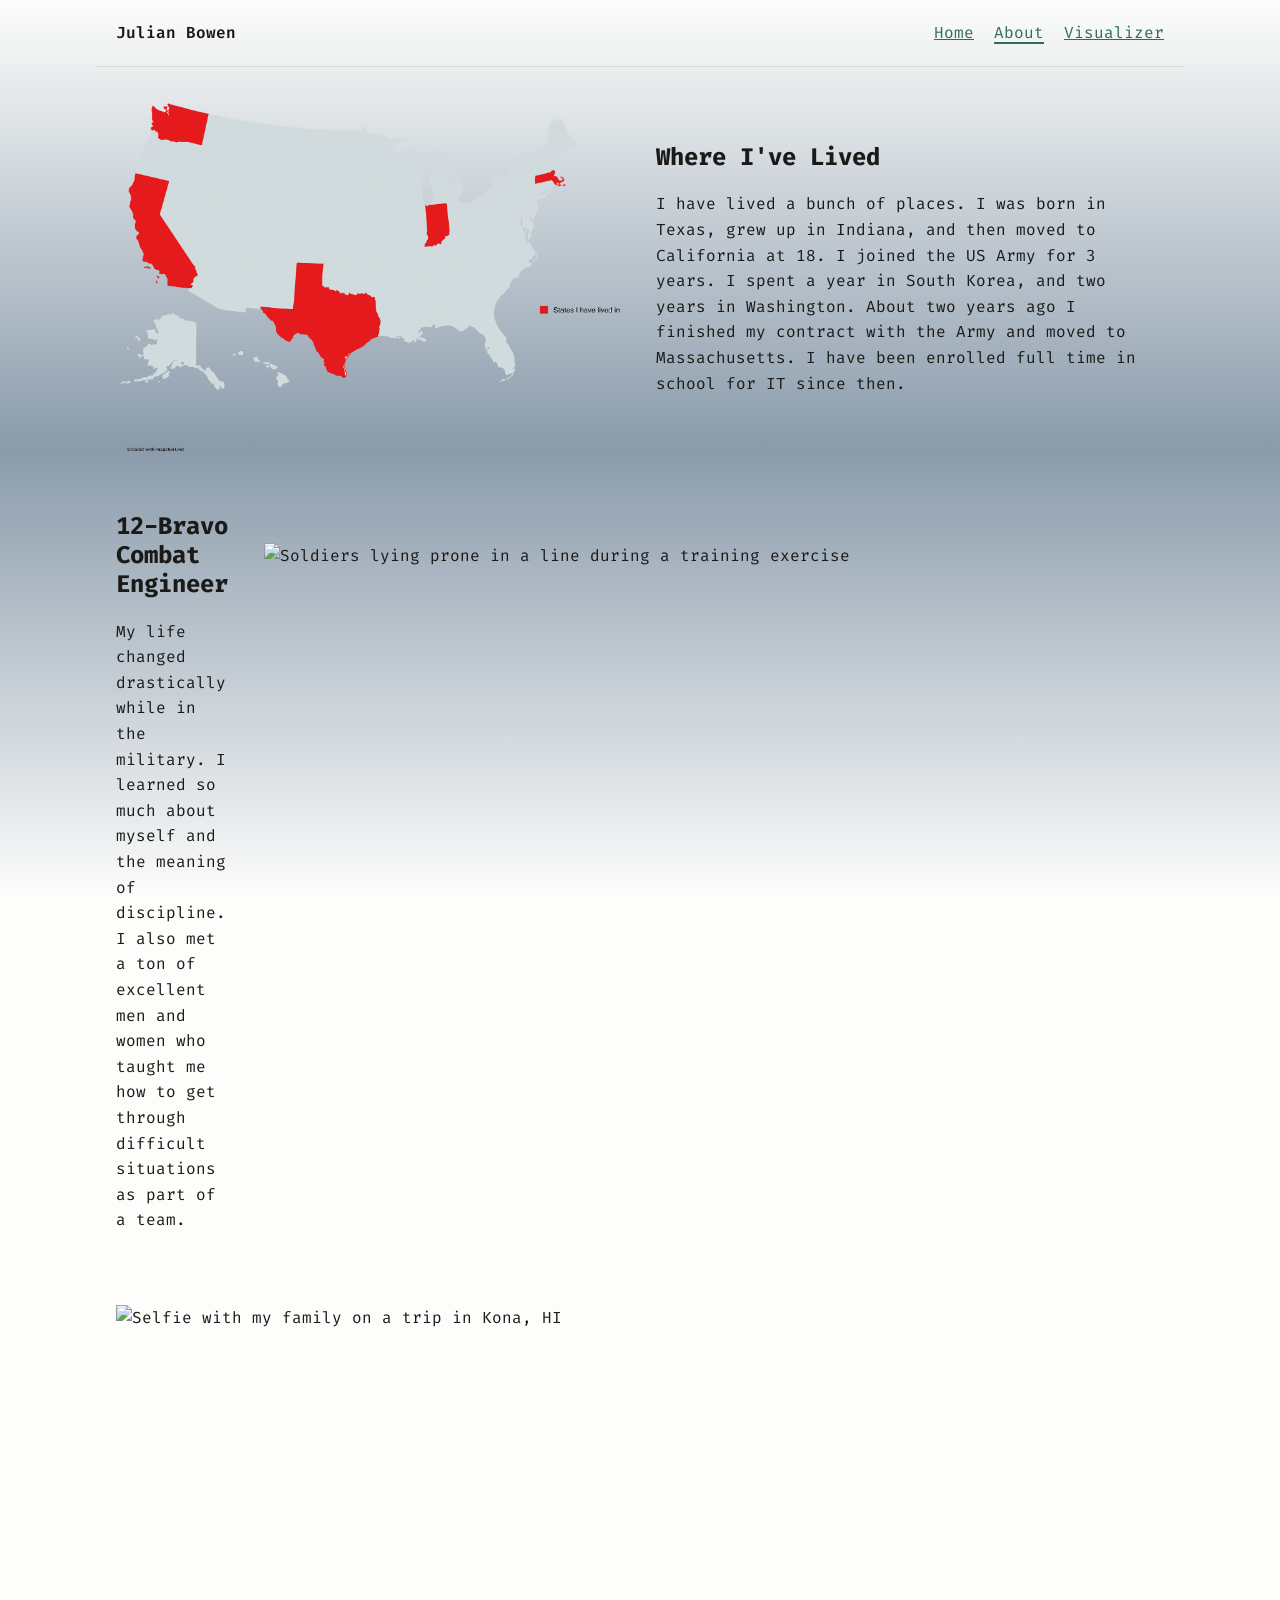
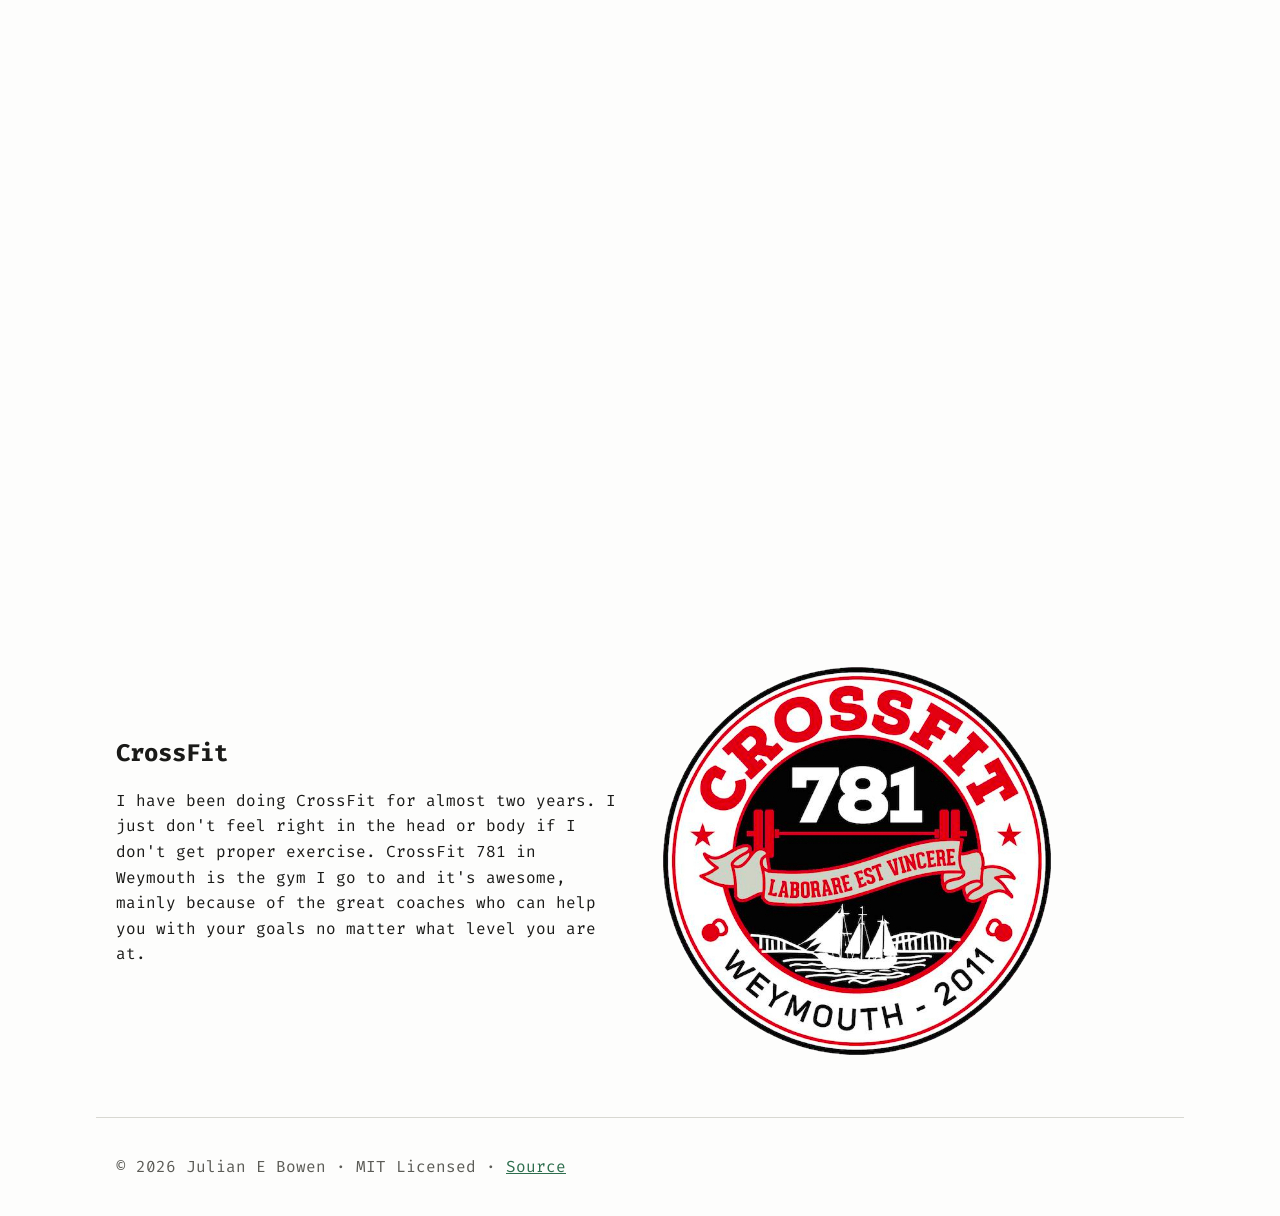
==== src/about.html @ 2f38a4bf "Build About page, clean up unused scaffold, light-theme visualizer - About page: four alternating pi" ====
<!doctype html>
<html lang="en">
  <head>
    <meta charset="UTF-8" />
    <meta name="viewport" content="width=device-width, initial-scale=1.0" />
    <meta name="author" content="Julian E Bowen" />
    <meta
      name="description"
      content="About Julian Bowen: where I've lived, my time as an Army combat engineer, family, and CrossFit."
    />
    <link rel="icon" href="./images/favicon.svg" type="image/svg+xml" />
    <link rel="stylesheet" href="./css/styles.css" />
    <title>About &middot; Julian Bowen</title>
  </head>
  <body>
    <a class="skip-link" href="#main">Skip to main content</a>

    <header class="site-header">
      <p class="site-header__brand">Julian Bowen</p>
      <nav class="site-nav" aria-label="Main">
        <ul class="site-nav__list">
          <li><a class="site-nav__link" href="./index.html">Home</a></li>
          <li>
            <a class="site-nav__link" aria-current="page" href="./about.html"
              >About</a
            >
          </li>
          <li>
            <a class="site-nav__link" href="./problem-set-visualizer.html"
              >Visualizer</a
            >
          </li>
        </ul>
      </nav>
    </header>

    <main class="main" id="main">
      <section class="about-section" aria-labelledby="about-1-title">
        <img
          src="images/states-lived.png"
          alt="US map highlighting the states I have lived in: Washington, California, Texas, Indiana, and Massachusetts"
          width="1600"
          height="1127"
          class="about-section__img"
        />
        <div class="about-section__text">
          <h2 id="about-1-title">Where I've Lived</h2>
          <p>
            I have lived a bunch of places. I was born in Texas, grew up in
            Indiana, and then moved to California at 18. I joined the US Army
            for 3 years. I spent a year in South Korea, and two years in
            Washington. About two years ago I finished my contract with the Army
            and moved to Massachusetts. I have been enrolled full time in school
            for IT since then.
          </p>
        </div>
      </section>
      <section class="about-section" aria-labelledby="about-2-title">
        <img
          src="images/tactical_mdi.jpg"
          alt="Soldiers lying prone in a line during a training exercise"
          width="900"
          height="1200"
          class="about-section__img about-section__img__trim"
        />
        <div class="about-section__text">
          <h2 id="about-2-title">12-Bravo Combat Engineer</h2>
          <p>
            My life changed drastically while in the military. I learned so much
            about myself and the meaning of discipline. I also met a ton of
            excellent men and women who taught me how to get through difficult
            situations as part of a team.
          </p>
        </div>
      </section>
      <section class="about-section" aria-labelledby="about-3-title">
        <img
          src="images/family_selfie.jpg"
          alt="Selfie with my family on a trip in Kona, HI"
          width="1200"
          height="900"
          class="about-section__img"
        />
        <div class="about-section__text">
          <h2 id="about-3-title">Adventures with the Family</h2>
          <p>
            My family is extremely important to me, here I am with them in Kona,
            Hawaii in Janurary, 2026.
          </p>
        </div>
      </section>
      <section class="about-section" aria-labelledby="about-4-title">
        <img
          src="images/CF781.png"
          alt="The CrossFit 781 logo"
          width="400"
          height="400"
          class="about-section__img"
        />
        <div class="about-section__text">
          <h2 id="about-4-title">CrossFit</h2>
          <p>
            I have been doing CrossFit for almost two years. I just don't feel
            right in the head or body if I don't get proper exercise. CrossFit
            781 in Weymouth is the gym I go to and it's awesome, mainly because
            of the great coaches who can help you with your goals no matter what
            level you are at.
          </p>
        </div>
      </section>
    </main>

    <footer class="site-footer">
      <p class="site-footer__text">
        &copy; 2026 Julian E Bowen &middot; MIT Licensed &middot;
        <a
          class="site-footer__link"
          href="https://github.com/jbowen999/home_page"
          >Source</a
        >
      </p>
    </footer>

    <script type="module" src="./js/main.js"></script>
  </body>
</html>
---- src/css/styles.css ----
/* ==========================================================================
   Julian Bowen — homepage styles
   Shared by every page (index, about, visualizer). The visualizer page also
   loads visualizer.css on top of this; the homepage only uses this file.

   Sections, in order:
   1. Fonts         – loads the web font
   2. Design tokens – named values (colors, spacing) reused everywhere
   3. Reset / base  – sensible defaults for raw HTML tags (body, p, a, img)
   4. Layout        – page-level boxes: header, main column, footer, grids
   5. Components    – the look of individual pieces (nav, hero, crests, about)
   6. Utilities     – small helpers (skip link, screen-reader-only text)

   WHERE TO START (homepage):
   - Want a different look overall? Edit the tokens in section 2 first.
     Changing --color-accent or --space-* updates the whole site at once.
   - Changing a piece of a page? Find its class in section 5 (e.g.
     .hero__title, .crests__img, .about-section).

   NAMING: class names follow "BEM" (Block__Element):
     .hero           = a block (a standalone chunk of the page)
     .hero__title    = an element that only makes sense inside .hero
   So you can tell where a class lives in the HTML just from its name.

   No !important anywhere in this file.
   ========================================================================== */

/* 1. Fonts ---------------------------------------------------------------- */
/* Downloads Fira Code from Google Fonts. "wght@300..700" requests every
   weight from light (300) to bold (700) in one variable-font file. */
@import url("https://fonts.googleapis.com/css2?family=Fira+Code:wght@300..700&display=swap");

/* 2. Design tokens -------------------------------------------------------- */
/* :root is the <html> element. Variables (custom properties) declared here
   are available to every element on the page. Use them with var(--name).
   Tip: when you want a new color or size, add a token here instead of
   typing a hex code directly into a rule. */
:root {
  /* Font stack: try Fira Code, then the OS's monospace font, then any
     monospace font. */
  --font-mono: "Fira Code", ui-monospace, monospace;

  --color-bg: #fdfdfc; /* page background (off-white) */
  --color-surface: #f2f2ef; /* slightly darker boxes on top of the bg */
  --color-text: #1a1a18; /* body text (near-black) */
  --color-muted: #5c5c57; /* secondary text: taglines, footer */
  --color-accent: #2f6f4f; /* links and highlights (green) */
  --color-border: #d8d8d2; /* thin divider lines */
  --color-terminal: #00ff00;
  /* Page background: off-white at the top and bottom, blue-gray in the
     middle. "to bottom" means the colors change as you move down the page. */
  --page-gradient: linear-gradient(
    to bottom,
    #fdfdfc 0%,
    #8a9bab 50%,
    #fdfdfc 100%
  );

  /* Spacing scale. 1rem = the browser's base font size (usually 16px),
     so --space-md is about 20px. Using only these five sizes keeps
     gaps consistent across the page. */
  --space-xs: 0.5rem;
  --space-sm: 0.75rem;
  --space-md: 1.25rem;
  --space-lg: 2rem;
  --space-xl: 3.5rem;

  --radius: 6px; /* corner rounding for boxes */
  --measure: 65ch; /* max paragraph width; 1ch ≈ one character wide */
  --page-max: 68rem; /* max width of the whole content column */
}

/* 3. Reset / base --------------------------------------------------------- */
/* By default, width/height exclude padding and border, which makes sizes
   hard to predict. border-box makes "width: 200px" mean the whole box. */
*,
*::before,
*::after {
  box-sizing: border-box;
}

/* Browsers add an 8px margin to <body> by default; remove it. Fonts and
   colors set here are inherited by everything inside the body. */
body {
  margin: 0;
  min-height: 100vh; /* fill the window even on short pages */
  background-color: var(--color-bg); /* fallback if gradients are unsupported */
  background-image: var(--page-gradient);
  background-attachment: fixed; /* gradient stays put while content scrolls */
  color: var(--color-text);
  font-family: var(--font-mono);
  font-size: 1rem;
  line-height: 1.6; /* 1.6 × font size between lines; easier to read */
}

/* Headings are big, so they need tighter line spacing. text-wrap: balance
   evens out line lengths when a heading wraps onto two lines. */
h1,
h2,
h3 {
  line-height: 1.2;
  text-wrap: balance;
}

/* Very long lines are hard to read; cap paragraphs at about 65 characters. */
p {
  max-width: var(--measure);
}

a {
  color: var(--color-accent);
}

/* Keep images from overflowing their container on small screens.
   display: block removes the small gap below inline images. */
img {
  display: block;
  max-width: 100%;
  height: auto;
}

/* 4. Layout --------------------------------------------------------------- */
/* The header, main and footer share one pattern for a centered column:
     max-width: var(--page-max);  never wider than 68rem
     margin: 0 auto;              "auto" left/right margins center it */

/* Header: a flex row with the name on the left and the nav on the right.
   space-between pushes the two children to opposite ends. flex-wrap lets
   the nav drop below the name on narrow screens. */
.site-header {
  display: flex;
  flex-wrap: wrap;
  align-items: center; /* vertically center the children */
  justify-content: space-between;
  gap: var(--space-md); /* space between the flex children */
  max-width: var(--page-max);
  margin: 0 auto;
  padding: var(--space-md);
  border-bottom: 1px solid var(--color-border);
}

/* Main: stacks its sections (hero, crests, about sections) vertically with a large
   gap between them, so the sections themselves don't need margins.
   padding shorthand with 3 values = top, left/right, bottom. */
.main {
  max-width: var(--page-max);
  margin: 0 auto;
  padding: var(--space-lg) var(--space-md) var(--space-xl);
  display: flex;
  flex-direction: column;
  gap: var(--space-xl);
}

.site-footer {
  max-width: var(--page-max);
  margin: 0 auto;
  padding: var(--space-md);
  border-top: 1px solid var(--color-border);
  color: var(--color-muted);
}

/* 5. Components ----------------------------------------------------------- */
/* The name in the top-left. <p> has a default margin; remove it so it
   lines up with the nav. */
.site-header__brand {
  margin: 0;
  font-weight: 600; /* semi-bold */
}

/* Nav links: turn the vertical bulleted <ul> into a horizontal row. */
.site-nav__list {
  display: flex;
  flex-wrap: wrap;
  gap: var(--space-md);
  margin: 0;
  padding: 0;
  list-style: none;
}

/* Highlight the link for the page you're on. This is an attribute
   selector: it matches links with aria-current="page" in the HTML (which
   also tells screen readers "you are here"). */
.site-nav__link[aria-current="page"] {
  text-decoration-thickness: 2px;
  text-underline-offset: 4px;
}

.hero__image {
  position: relative; /* children with position: absolute are placed inside this box*/
  container-type: inline-size; /* lets children use cqi = 1% of this box's width */
  aspect-ratio: 16/9; /* same shape as the photo */
  background-image:
    linear-gradient(rgba(0, 0, 0, 0.3), rgba(0, 0, 0, 0.3)),
    url("../images/rocky_beach.jpg");
  background-size: cover; /* stretch the photo to fill the box */
  background-position: top;
}

.hero__text {
  position: absolute;
  top: 23%;
  right: 11%;
  text-align: right;
  white-space: nowrap; /* never wrap, or the layout shifts on small screens */
}

.hero__title {
  margin: 0 0 var(--space-xs); /* only a small gap below */
  font-size: 5cqi;
  color: var(--color-terminal);
}

.hero__tagline {
  margin: 0;
  font-size: 1.6cqi;
  color: var(--color-text);
}

/* Untyped letters still take up space, so the line never changes width.
 * visiblity: hidden keeps the space; display: none would remove it*/
.typewriter__rest {
  visibility: hidden;
}

/* Terminal block cursor: a solid box one character wide (1ch) 
 * and one line tall, filled with the text color */
.typewriter__cursor {
  display: inline-block;
  width: 1ch;
  height: 1em;
  vertical-align: -0.1em;
  background-color: currentColor;
}

/* Like a real terminal: solid while typing, blinks once idle.
 * steps(1) makes it switch on/off sharply instead of fading.
 */
.typewriter[data-state="done"] .typewriter__cursor {
  animation: blink 1.5s steps(1) infinite;
}

@keyframes blink {
  50% {
    opacity: 0;
  }
}

/* Three crests in one row. The grid spans the same column as the hero,
   and repeat(3, 1fr) splits that width into three equal columns. */
.crests {
  display: grid;
  grid-template-columns: repeat(3, 1fr);
  gap: var(--space-md);
}

/* The logos have different shapes. Giving every box the same shape and
   using object-fit: contain lines them up without stretching any logo. */
.crests__img {
  width: 100%;
  padding: 5vw;
  aspect-ratio: 1; /* square boxes */
  object-fit: contain; /* fit the whole logo inside the box */
}

/* About page sections: a picture beside a heading + paragraph.
   On narrow screens each section is one column: picture on top, text
   below. HTML always lists the picture first, so that order holds. */
.about-section {
  display: grid;
  gap: var(--space-lg);
  align-items: center; /* vertically center the text beside the picture */
}

/* Headings have a default top margin; remove it so the text lines up
   with the top of its column. */
.about-section__text h2 {
  margin-top: 0;
}

.about-section__img__trim {
  aspect-ratio: 4/3;
  object-fit: cover;
}

/* Wide screens (48rem is about 768px): two equal columns. Every even
   section moves its picture to the right, so sections alternate
   automatically: add a new <section> and it picks the next side. */
@media (min-width: 48rem) {
  .about-section {
    grid-template-columns: 1fr 1fr;
  }

  .about-section:nth-of-type(even) .about-section__img {
    order: 1; /* default order is 0, so this goes after the text */
  }
}

/* Headings get a default top margin; remove it so they sit flush with the
   top of their section. (.page-title is used on problem-set-visualizer.html.) */
.page-title {
  margin-top: 0;
}

/* 6. Utilities ------------------------------------------------------------ */
/* "Skip to main content" link for keyboard users. It stays off-screen until
   someone presses Tab, then :focus moves it into view. Try it: load the
   page and press Tab once. */
.skip-link {
  position: absolute;
  left: -9999px;
}

.skip-link:focus {
  left: var(--space-sm);
  top: var(--space-sm);
  padding: var(--space-xs) var(--space-sm);
  background-color: var(--color-bg);
  border: 2px solid var(--color-accent);
  border-radius: var(--radius);
}

/* Accessibility: if the user's OS is set to "reduce motion", make every
   animation/transition effectively instant. Any animation you add later is
   covered automatically. */
@media (prefers-reduced-motion: reduce) {
  *,
  *::before,
  *::after {
    animation-duration: 0.01ms;
    animation-iteration-count: 1;
    transition-duration: 0.01ms;
  }
}
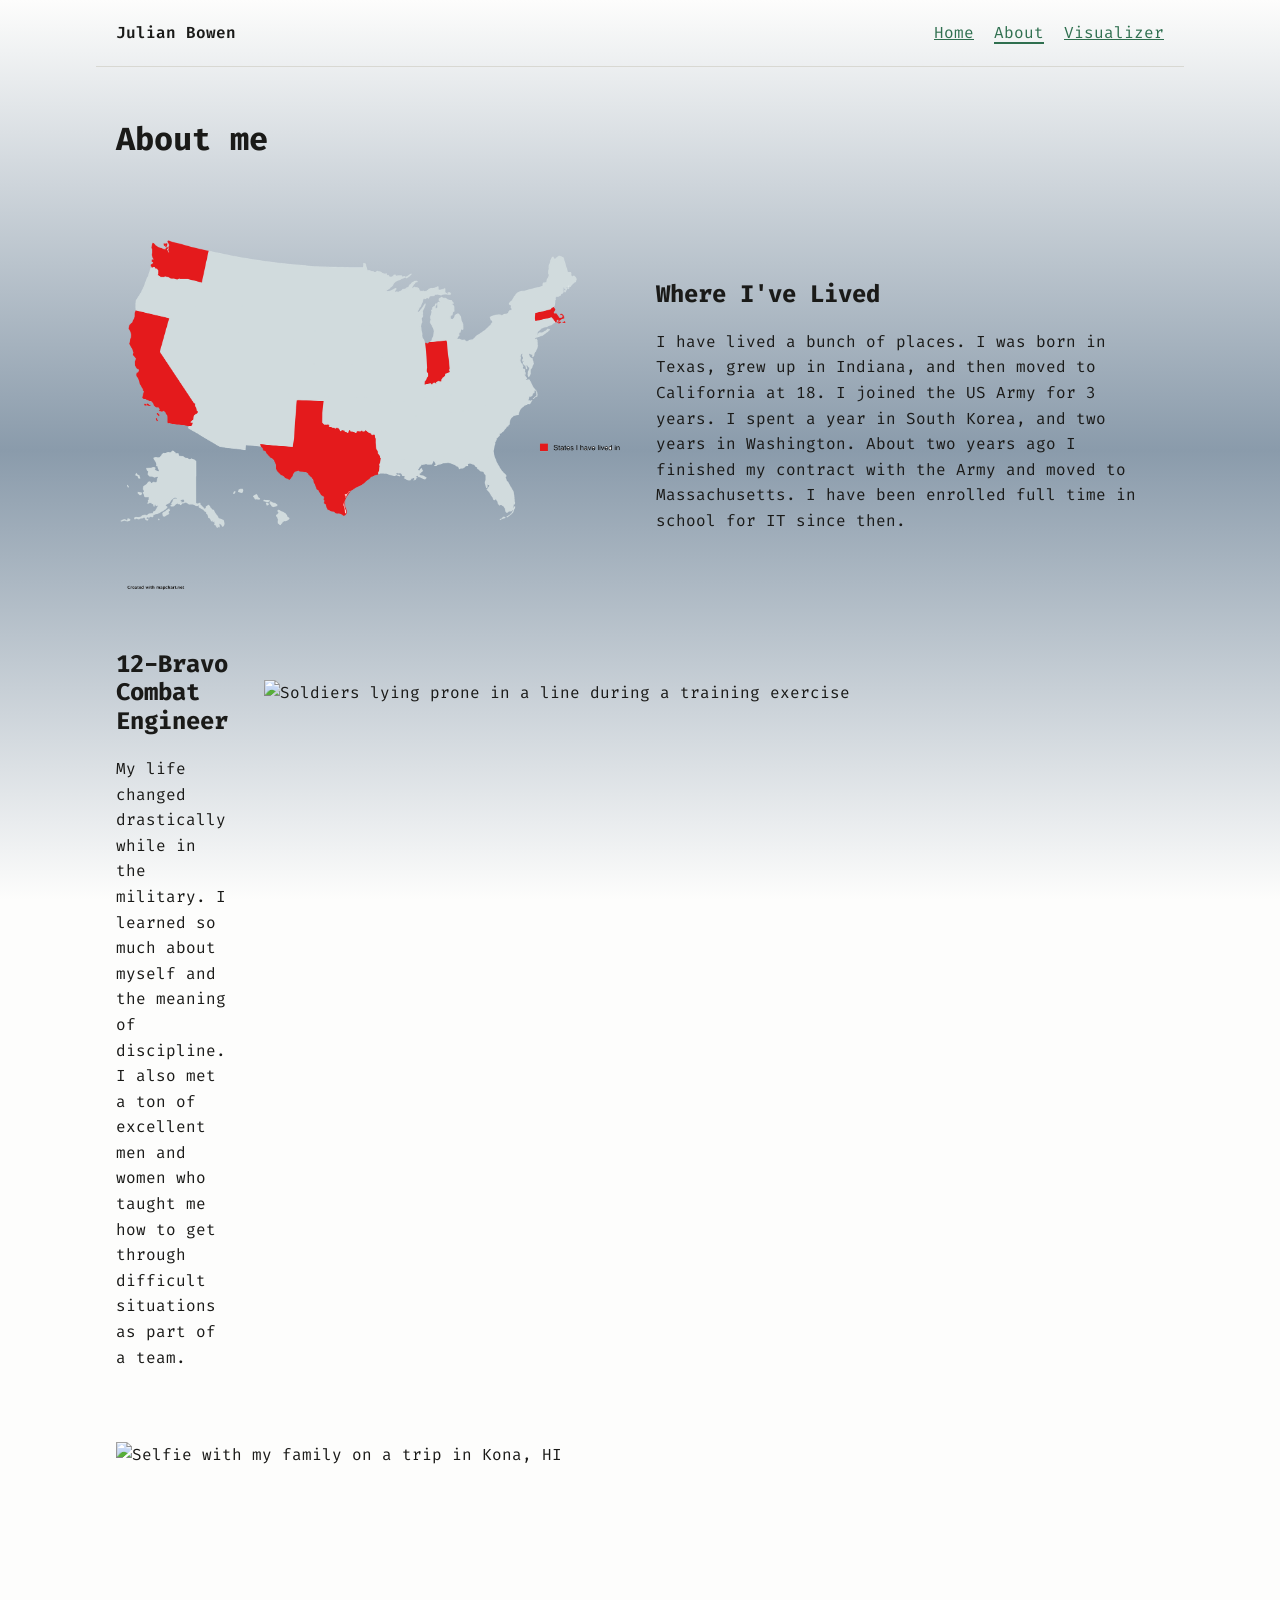
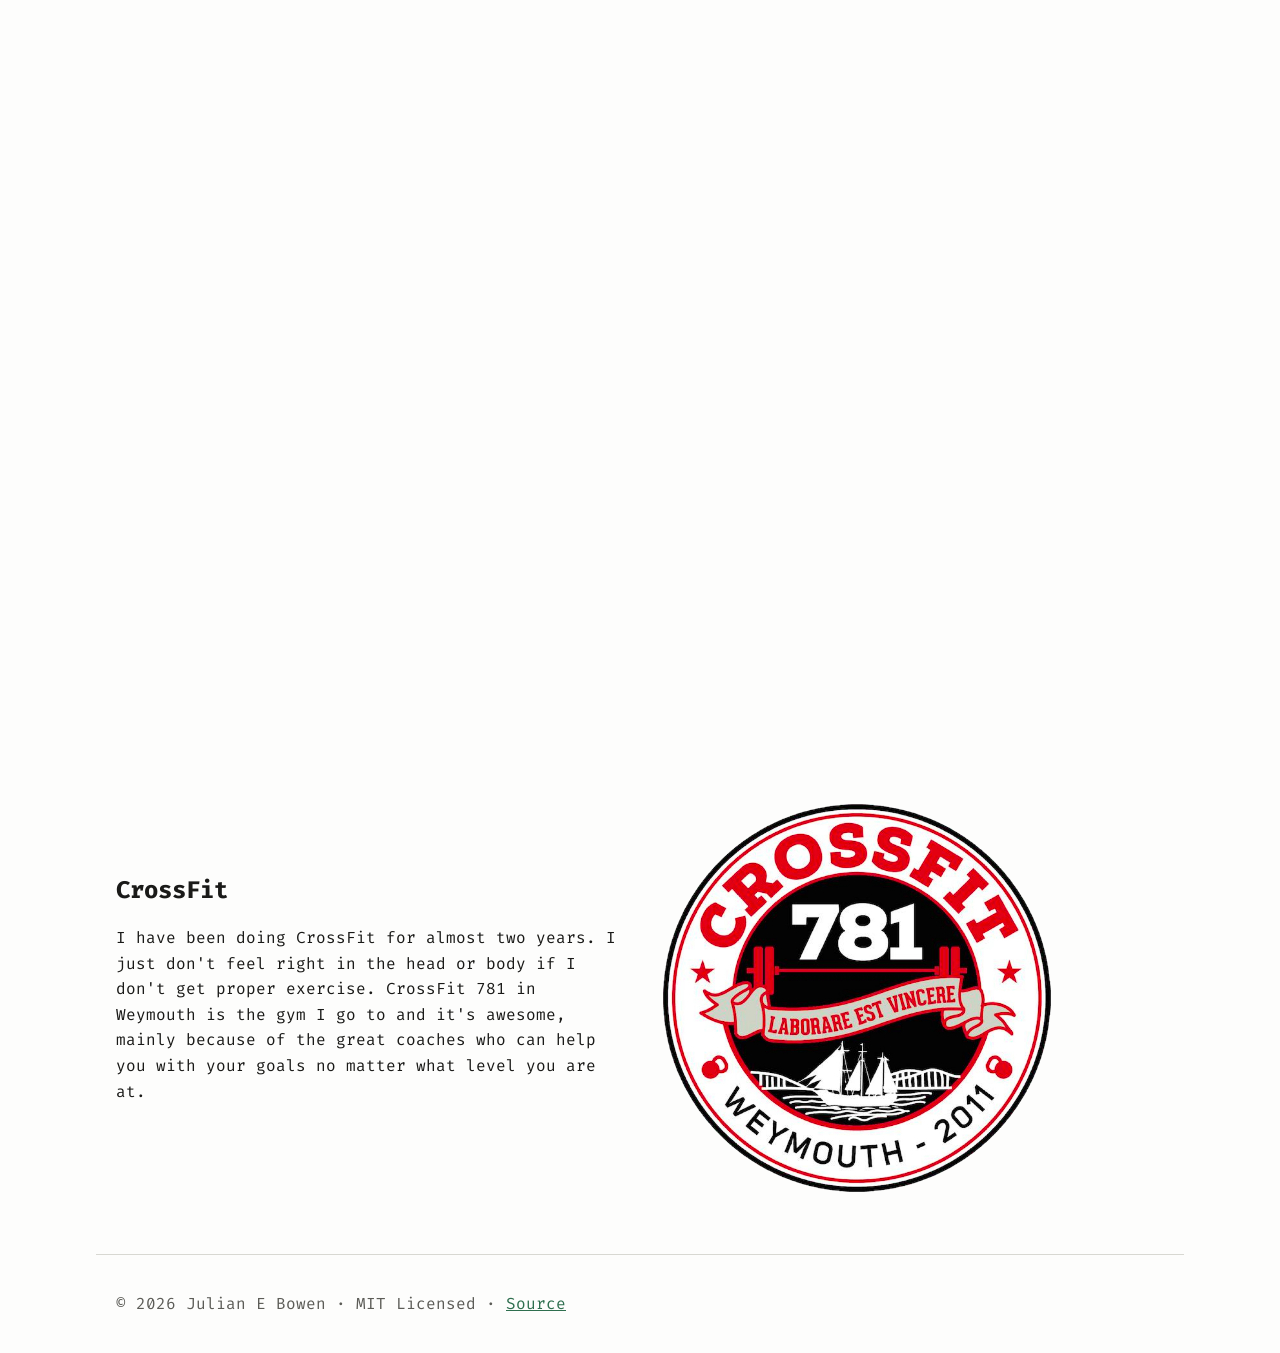
==== commit 0f451612: "Write README and design doc, fix W3C error and mobile layout - README: objective, screenshot, origin" ====
--- a/src/about.html
+++ b/src/about.html
@@ -35,6 +35,7 @@
     </header>
 
     <main class="main" id="main">
+      <h1>About me</h1>
       <section class="about-section" aria-labelledby="about-1-title">
         <img
           src="images/states-lived.png"
--- a/src/css/styles.css
+++ b/src/css/styles.css
@@ -201,19 +201,38 @@
   top: 23%;
   right: 11%;
   text-align: right;
-  white-space: nowrap; /* never wrap, or the layout shifts on small screens */
-}
-
+}
+
+/* Text scales with the hero (5cqi = 5% of its width), but max() sets a
+   floor so it stays readable on phones. Desktop sizes are unchanged. */
 .hero__title {
   margin: 0 0 var(--space-xs); /* only a small gap below */
-  font-size: 5cqi;
+  font-size: max(1.75rem, 5cqi);
   color: var(--color-terminal);
-}
-
+  white-space: nowrap; /* never wrap, or the layout shifts while it types */
+}
+
+/* The tagline may wrap onto two lines on narrow screens. */
 .hero__tagline {
   margin: 0;
-  font-size: 1.6cqi;
+  font-size: max(0.8rem, 1.6cqi);
   color: var(--color-text);
+}
+
+/* Phones: the photo is short, so move the text into the top-right corner,
+   wrap the tagline into short lines that stay clear of the face, and make
+   it light so it reads over the dark rocks. */
+@media (max-width: 40rem) {
+  .hero__text {
+    top: 8%;
+    right: 5%;
+  }
+
+  .hero__tagline {
+    max-width: 24ch;
+    margin-left: auto; /* keep the narrower tagline right-aligned */
+    color: var(--color-bg);
+  }
 }
 
 /* Untyped letters still take up space, so the line never changes width.
